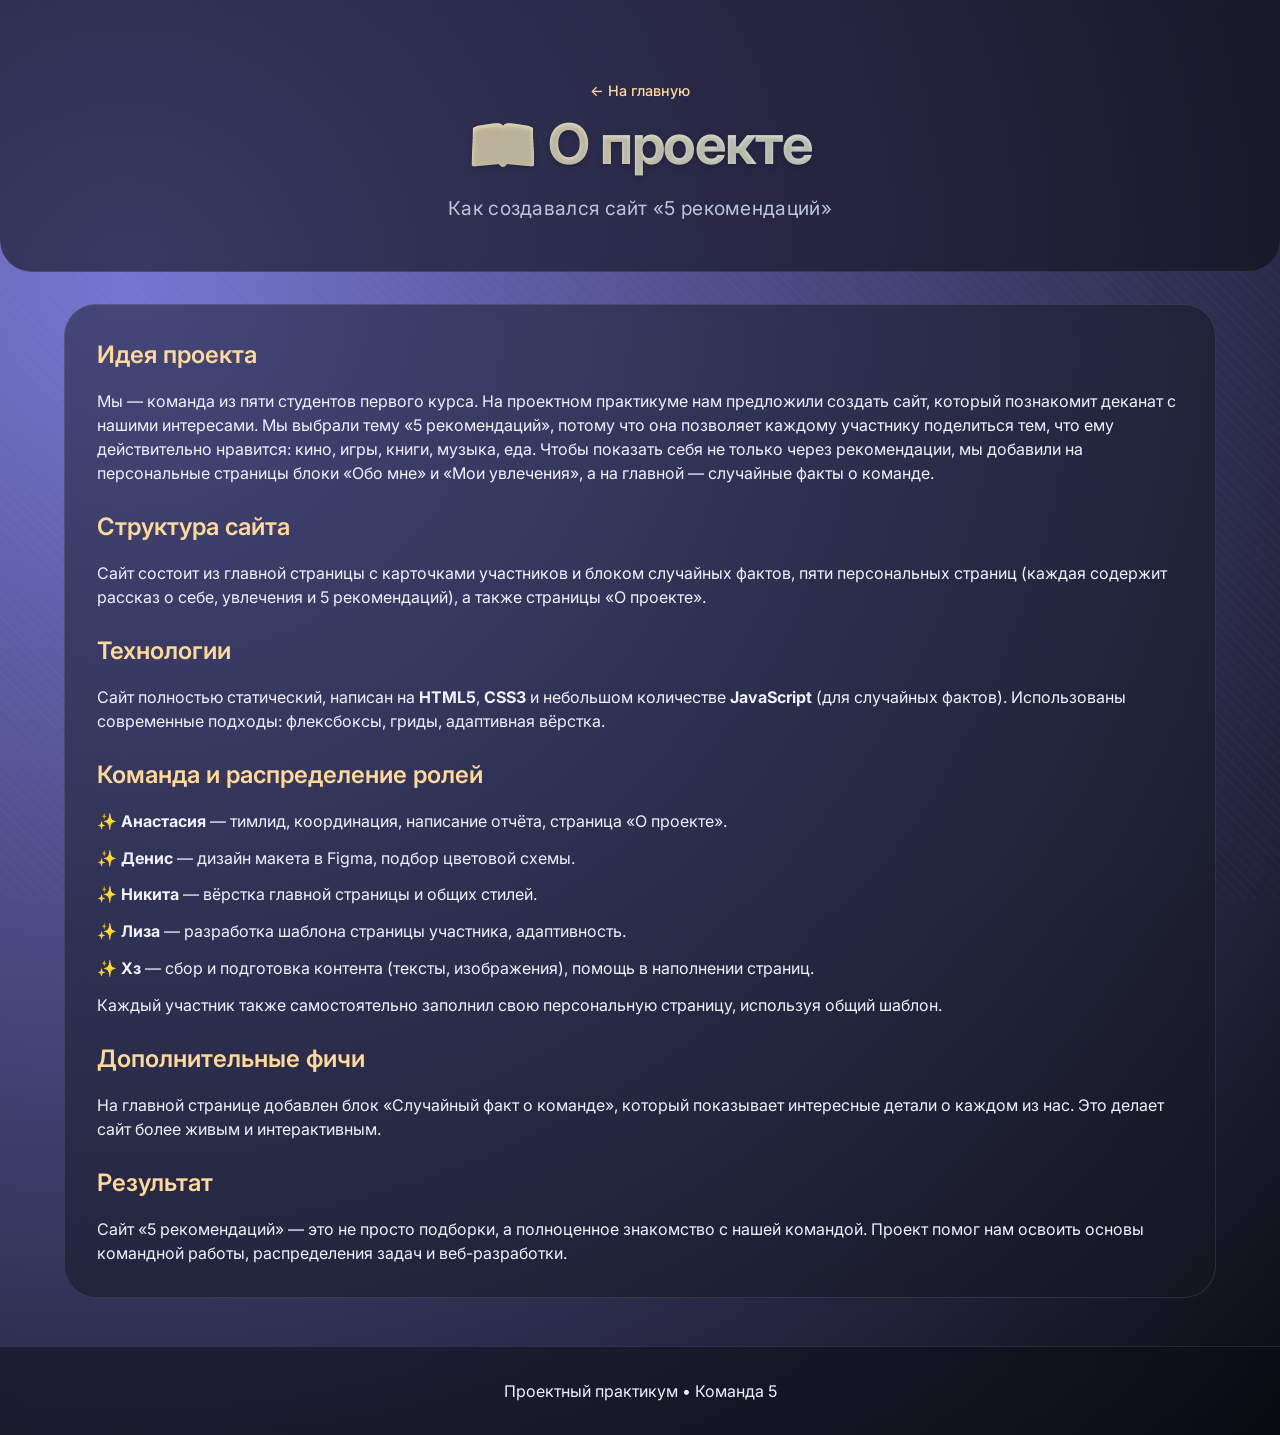
==== about.html @ f811f66a "Add files via upload" ====
<!DOCTYPE html>
<html lang="ru">
<head>
    <link href="https://fonts.googleapis.com/css2?family=Inter:opsz,wght@14..32,300..700&display=swap" rel="stylesheet">
    <meta charset="UTF-8">
    <meta name="viewport" content="width=device-width, initial-scale=1.0">
    <title>О проекте — 5 рекомендаций</title>
    <link rel="stylesheet" href="style.css">
</head>
<body>
    <header>
        <div class="container">
            <a href="index.html" class="back-link">← На главную</a>
            <h1>📖 О проекте</h1>
            <p>Как создавался сайт «5 рекомендаций»</p>
        </div>
    </header>

    <main class="container">
        <div class="about-section">
            <h2>Идея проекта</h2>
            <p>Мы — команда из пяти студентов первого курса. На проектном практикуме нам предложили создать сайт, который познакомит деканат с нашими интересами. Мы выбрали тему «5 рекомендаций», потому что она позволяет каждому участнику поделиться тем, что ему действительно нравится: кино, игры, книги, музыка, еда. Чтобы показать себя не только через рекомендации, мы добавили на персональные страницы блоки «Обо мне» и «Мои увлечения», а на главной — случайные факты о команде.</p>

            <h2>Структура сайта</h2>
            <p>Сайт состоит из главной страницы с карточками участников и блоком случайных фактов, пяти персональных страниц (каждая содержит рассказ о себе, увлечения и 5 рекомендаций), а также страницы «О проекте».</p>

            <h2>Технологии</h2>
            <p>Сайт полностью статический, написан на <strong>HTML5</strong>, <strong>CSS3</strong> и небольшом количестве <strong>JavaScript</strong> (для случайных фактов). Использованы современные подходы: флексбоксы, гриды, адаптивная вёрстка.</p>

            <h2>Команда и распределение ролей</h2>
            <ul class="role-list">
                <li><strong>Анастасия</strong> — тимлид, координация, написание отчёта, страница «О проекте».</li>
                <li><strong>Денис</strong> — дизайн макета в Figma, подбор цветовой схемы.</li>
                <li><strong>Никита</strong> — вёрстка главной страницы и общих стилей.</li>
                <li><strong>Лиза</strong> — разработка шаблона страницы участника, адаптивность.</li>
                <li><strong>Хз</strong> — сбор и подготовка контента (тексты, изображения), помощь в наполнении страниц.</li>
            </ul>
            <p>Каждый участник также самостоятельно заполнил свою персональную страницу, используя общий шаблон.</p>

            <h2>Дополнительные фичи</h2>
            <p>На главной странице добавлен блок «Случайный факт о команде», который показывает интересные детали о каждом из нас. Это делает сайт более живым и интерактивным.</p>

            <h2>Результат</h2>
            <p>Сайт «5 рекомендаций» — это не просто подборки, а полноценное знакомство с нашей командой. Проект помог нам освоить основы командной работы, распределения задач и веб-разработки.</p>
        </div>
    </main>

    <footer>
        <div class="container">
            <p>Проектный практикум • Команда 5</p>
        </div>
    </footer>
</body>
</html>
---- style.css ----
/* ---------- Импорт шрифтов ---------- */
@import url('https://fonts.googleapis.com/css2?family=Inter:opsz,wght@14..32,300;14..32,400;14..32,500;14..32,600;14..32,700&display=swap');
@import url('https://fonts.googleapis.com/css2?family=Space+Mono:wght@400;700&display=swap');

/* ---------- Сброс и база ---------- */
* {
    margin: 0;
    padding: 0;
    box-sizing: border-box;
}

body {
    font-family: 'Inter', sans-serif;
    background: radial-gradient(circle at 10% 20%, rgb(118, 118, 210) 0%, rgba(10, 10, 15, 1) 100%);
    color: #eef2ff;
    line-height: 1.5;
    min-height: 100vh;
    position: relative;
    overflow-x: hidden;
}

/* Анимированный градиентный фон (доп. слой) */
body::before {
    content: '';
    position: fixed;
    top: 0;
    left: 0;
    width: 100%;
    height: 100%;
    background: repeating-linear-gradient(45deg, rgba(255,255,255,0.02) 0px, rgba(255,255,255,0.02) 2px, transparent 2px, transparent 8px);
    pointer-events: none;
    z-index: 0;
}

/* Контейнер с относительным z-index */
.container {
    max-width: 1200px;
    margin: 0 auto;
    padding: 0 1.5rem;
    position: relative;
    z-index: 2;
}

/* ---------- Шапка ---------- */
header {
    text-align: center;
    padding: 4rem 0 3rem;
    backdrop-filter: blur(12px);
    background: rgba(15, 15, 25, 0.6);
    border-bottom: 1px solid rgba(255,255,255,0.1);
    border-radius: 0 0 2rem 2rem;
    margin-bottom: 2rem;
}

header h1 {
    font-size: 3.5rem;
    font-weight: 700;
    background: linear-gradient(135deg, #ffd89b, #c7e9fb);
    -webkit-background-clip: text;
    background-clip: text;
    color: transparent;
    letter-spacing: -0.02em;
    text-shadow: 0 2px 5px rgba(0,0,0,0.2);
    margin-bottom: 0.5rem;
}

header p {
    font-size: 1.2rem;
    color: #b9c7d9;
    font-weight: 400;
    letter-spacing: 0.3px;
}

/* ---------- Карточки на главной (стеклянные) ---------- */
.cards-grid {
    display: flex;
    flex-wrap: wrap;
    justify-content: center;
    gap: 2rem;
    margin: 4rem 0;
}

.card {
    background: rgba(25, 30, 40, 0.6);
    backdrop-filter: blur(12px);
    border-radius: 2rem;
    padding: 1.8rem 1.5rem;
    text-align: center;
    width: 240px;
    border: 1px solid rgba(255,255,255,0.15);
    transition: all 0.3s cubic-bezier(0.2, 0.9, 0.4, 1.1);
    box-shadow: 0 15px 35px rgba(0,0,0,0.3);
    position: relative;
    overflow: hidden;
}

.card::before {
    content: '';
    position: absolute;
    top: 0;
    left: 0;
    width: 100%;
    height: 100%;
    background: linear-gradient(120deg, rgba(255,255,255,0.1) 0%, rgba(255,255,255,0) 70%);
    opacity: 0;
    transition: opacity 0.4s;
    pointer-events: none;
}

.card:hover {
    transform: translateY(-12px);
    border-color: rgba(255,215,150,0.6);
    box-shadow: 0 25px 45px rgba(0,0,0,0.4);
}

.card:hover::before {
    opacity: 1;
}

.avatar {
    width: 120px;
    height: 120px;
    border-radius: 50%;
    object-fit: cover;
    margin-bottom: 1rem;
    border: 2px solid rgba(255,215,150,0.6);
    box-shadow: 0 8px 20px rgba(0,0,0,0.2);
    transition: transform 0.3s;
}

.card:hover .avatar {
    transform: scale(1.03);
}

.card h3 {
    font-size: 1.5rem;
    font-weight: 600;
    margin: 0.5rem 0 0.25rem;
    background: linear-gradient(135deg, #fff, #ddd);
    -webkit-background-clip: text;
    background-clip: text;
    color: transparent;
}

.category {
    font-size: 0.8rem;
    font-weight: 500;
    color: #ffd89b;
    background: rgba(0,0,0,0.4);
    display: inline-block;
    padding: 0.2rem 0.8rem;
    border-radius: 2rem;
    margin-bottom: 0.5rem;
    letter-spacing: 0.5px;
}

.short-bio {
    font-size: 0.85rem;
    color: #b0c0d0;
    margin: 0.5rem 0 1.2rem;
}

.btn {
    display: inline-block;
    background: rgba(255,216,155,0.2);
    backdrop-filter: blur(4px);
    color: #ffd89b;
    text-decoration: none;
    padding: 0.5rem 1.2rem;
    border-radius: 2rem;
    font-size: 0.9rem;
    font-weight: 500;
    border: 1px solid rgba(255,216,155,0.5);
    transition: all 0.2s;
}

.btn:hover {
    background: #ffd89b;
    color: #1e1e2a;
    border-color: #ffd89b;
    transform: scale(0.96);
}

/* ---------- Футер ---------- */
footer {
    text-align: center;
    padding: 2rem 0;
    margin-top: 3rem;
    border-top: 1px solid rgba(255,255,255,0.1);
    backdrop-filter: blur(8px);
    background: rgba(10,12,18,0.5);
}

footer a {
    color: #ffd89b;
    text-decoration: none;
    font-weight: 500;
    transition: 0.2s;
}

footer a:hover {
    text-decoration: underline;
    text-shadow: 0 0 3px #ffd89b;
}

/* ---------- Страницы участников ---------- */
.back-link {
    display: inline-block;
    margin: 1rem 0 0;
    color: #ffd89b;
    text-decoration: none;
    font-weight: 500;
    font-size: 0.9rem;
    transition: 0.2s;
}

.back-link:hover {
    text-decoration: underline;
    letter-spacing: 0.3px;
}

.participant-header {
    text-align: center;
    padding: 2.5rem 0;
    backdrop-filter: blur(10px);
    background: rgba(20, 25, 35, 0.5);
    border-radius: 2rem;
    margin: 1rem 0;
    border: 1px solid rgba(255,255,255,0.1);
}

.participant-header .avatar {
    width: 130px;
    height: 130px;
    margin-bottom: 1rem;
}

.participant-header h1 {
    font-size: 2.4rem;
    font-weight: 700;
    background: linear-gradient(135deg, #fff, #ffd89b);
    -webkit-background-clip: text;
    background-clip: text;
    color: transparent;
}

.category-badge {
    background: rgba(0,0,0,0.5);
    backdrop-filter: blur(4px);
    display: inline-block;
    padding: 0.3rem 1.2rem;
    border-radius: 3rem;
    font-size: 0.9rem;
    color: #ffd89b;
    font-weight: 500;
    border: 1px solid rgba(255,216,155,0.4);
}

/* Блоки контента (стеклянные) */
.about-me, .interests, .recommendations-section {
    margin: 2rem 0;
    background: rgba(20, 25, 35, 0.5);
    backdrop-filter: blur(12px);
    border-radius: 2rem;
    padding: 1.8rem;
    border: 1px solid rgba(255,255,255,0.1);
    transition: all 0.2s;
}

.about-me:hover, .interests:hover, .recommendations-section:hover {
    border-color: rgba(255,216,155,0.3);
    box-shadow: 0 8px 25px rgba(0,0,0,0.2);
}

.about-me h2, .interests h2, .recommendations-section h2 {
    font-size: 1.6rem;
    font-weight: 600;
    margin-bottom: 1.2rem;
    border-left: 4px solid #ffd89b;
    padding-left: 1rem;
    color: #fff;
}

.interests ul {
    list-style: none;
    padding-left: 0;
}

.interests li {
    margin: 0.8rem 0;
    padding-left: 1.8rem;
    position: relative;
}

.interests li::before {
    content: "✦";
    color: #ffd89b;
    font-size: 1.2rem;
    position: absolute;
    left: 0;
    top: -2px;
}

.rec-list {
    display: flex;
    flex-direction: column;
    gap: 1.8rem;
}

.rec-item {
    display: flex;
    gap: 1.5rem;
    padding: 1rem;
    border-radius: 1.5rem;
    transition: all 0.2s;
    background: rgba(0,0,0,0.2);
}

.rec-item:hover {
    background: rgba(255,216,155,0.05);
    transform: translateX(5px);
}

.rec-item img {
    width: 130px;
    height: 130px;
    object-fit: cover;
    border-radius: 1.2rem;
    box-shadow: 0 8px 18px rgba(0,0,0,0.3);
    transition: 0.2s;
}

.rec-item:hover img {
    transform: scale(1.02);
}

.rec-item h3 {
    font-size: 1.25rem;
    font-weight: 600;
    margin-bottom: 0.5rem;
    color: #ffd89b;
}

.rec-item p {
    color: #cddae9;
    line-height: 1.4;
}

.quote {
    font-style: italic;
    font-size: 1.1rem;
    text-align: center;
    color: #cddae9;
    margin: 2rem 0;
    padding: 1.5rem;
    background: rgba(0,0,0,0.3);
    border-radius: 2rem;
    border-left: 3px solid #ffd89b;
    border-right: 3px solid #ffd89b;
}

/* ---------- Блок случайного факта ---------- */
.random-fact {
    text-align: center;
    background: rgba(20, 25, 35, 0.6);
    backdrop-filter: blur(12px);
    border-radius: 2rem;
    padding: 1.8rem;
    margin: 2rem auto;
    max-width: 650px;
    border: 1px solid rgba(255,255,255,0.15);
}

.random-fact h3 {
    font-size: 1.4rem;
    font-weight: 600;
    margin-bottom: 0.8rem;
    color: #ffd89b;
}

.btn-small {
    background: rgba(255,216,155,0.2);
    border: 1px solid rgba(255,216,155,0.5);
    color: #ffd89b;
    padding: 0.4rem 1.2rem;
    border-radius: 2rem;
    cursor: pointer;
    margin-top: 0.8rem;
    font-size: 0.85rem;
    font-weight: 500;
    transition: all 0.2s;
}

.btn-small:hover {
    background: #ffd89b;
    color: #1e1e2a;
    border-color: #ffd89b;
}

/* ---------- Страница "О проекте" ---------- */
.about-section {
    background: rgba(20, 25, 35, 0.5);
    backdrop-filter: blur(12px);
    border-radius: 2rem;
    padding: 2rem;
    margin: 2rem 0;
    border: 1px solid rgba(255,255,255,0.1);
}

.about-section h2 {
    margin: 1.5rem 0 1rem;
    font-size: 1.5rem;
    font-weight: 600;
    color: #ffd89b;
}

.about-section h2:first-child {
    margin-top: 0;
}

.role-list {
    list-style: none;
    margin-top: 1rem;
}

.role-list li {
    margin: 0.8rem 0;
    padding-left: 1.5rem;
    position: relative;
}

.role-list li::before {
    content: "✨";
    color: #ffd89b;
    position: absolute;
    left: 0;
}

/* ---------- Кастомный скроллбар ---------- */
::-webkit-scrollbar {
    width: 8px;
}
::-webkit-scrollbar-track {
    background: #111217;
}
::-webkit-scrollbar-thumb {
    background: #ffd89b;
    border-radius: 4px;
}
::-webkit-scrollbar-thumb:hover {
    background: #e6c482;
}

/* ---------- Адаптивность ---------- */
@media (max-width: 700px) {
    .rec-item {
        flex-direction: column;
        align-items: center;
        text-align: center;
    }
    .rec-item img {
        width: 100%;
        max-width: 200px;
        height: auto;
    }
    .cards-grid {
        gap: 1.2rem;
    }
    .card {
        width: calc(50% - 1rem);
        min-width: 170px;
        padding: 1.2rem;
    }
    .avatar {
        width: 100px;
        height: 100px;
    }
    header h1 {
        font-size: 2.2rem;
    }
    .participant-header h1 {
        font-size: 1.8rem;
    }
}

@media (max-width: 480px) {
    .card {
        width: 100%;
        max-width: 280px;
    }
}
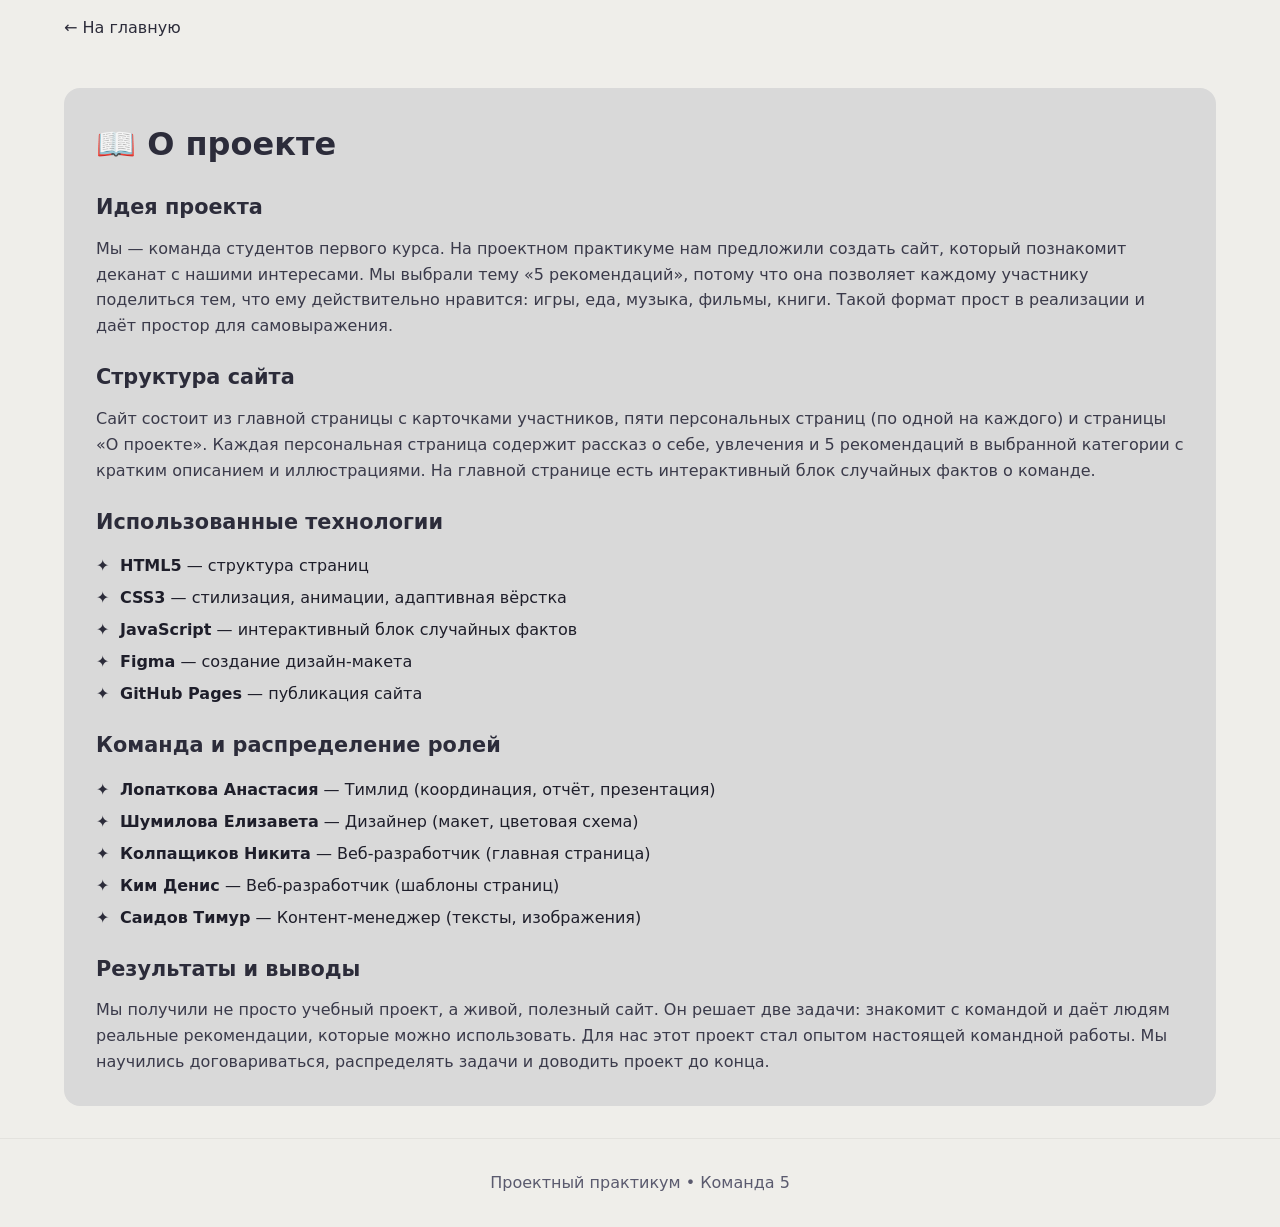
==== commit 6bc128bf: "Update about.html" ====
--- a/about.html
+++ b/about.html
@@ -1,47 +1,46 @@
 <!DOCTYPE html>
 <html lang="ru">
 <head>
-    <link href="https://fonts.googleapis.com/css2?family=Inter:opsz,wght@14..32,300..700&display=swap" rel="stylesheet">
     <meta charset="UTF-8">
     <meta name="viewport" content="width=device-width, initial-scale=1.0">
     <title>О проекте — 5 рекомендаций</title>
     <link rel="stylesheet" href="style.css">
 </head>
 <body>
-    <header>
-        <div class="container">
-            <a href="index.html" class="back-link">← На главную</a>
-            <h1>📖 О проекте</h1>
-            <p>Как создавался сайт «5 рекомендаций»</p>
-        </div>
-    </header>
+    <div class="container">
+        <a href="index.html" class="back-link">← На главную</a>
+    </div>
 
     <main class="container">
         <div class="about-section">
+            <h1>📖 О проекте</h1>
+            
             <h2>Идея проекта</h2>
-            <p>Мы — команда из пяти студентов первого курса. На проектном практикуме нам предложили создать сайт, который познакомит деканат с нашими интересами. Мы выбрали тему «5 рекомендаций», потому что она позволяет каждому участнику поделиться тем, что ему действительно нравится: кино, игры, книги, музыка, еда. Чтобы показать себя не только через рекомендации, мы добавили на персональные страницы блоки «Обо мне» и «Мои увлечения», а на главной — случайные факты о команде.</p>
+            <p>Мы — команда студентов первого курса. На проектном практикуме нам предложили создать сайт, который познакомит деканат с нашими интересами. Мы выбрали тему «5 рекомендаций», потому что она позволяет каждому участнику поделиться тем, что ему действительно нравится: игры, еда, музыка, фильмы, книги. Такой формат прост в реализации и даёт простор для самовыражения.</p>
 
             <h2>Структура сайта</h2>
-            <p>Сайт состоит из главной страницы с карточками участников и блоком случайных фактов, пяти персональных страниц (каждая содержит рассказ о себе, увлечения и 5 рекомендаций), а также страницы «О проекте».</p>
+            <p>Сайт состоит из главной страницы с карточками участников, пяти персональных страниц (по одной на каждого) и страницы «О проекте». Каждая персональная страница содержит рассказ о себе, увлечения и 5 рекомендаций в выбранной категории с кратким описанием и иллюстрациями. На главной странице есть интерактивный блок случайных фактов о команде.</p>
 
-            <h2>Технологии</h2>
-            <p>Сайт полностью статический, написан на <strong>HTML5</strong>, <strong>CSS3</strong> и небольшом количестве <strong>JavaScript</strong> (для случайных фактов). Использованы современные подходы: флексбоксы, гриды, адаптивная вёрстка.</p>
+            <h2>Использованные технологии</h2>
+            <ul class="tech-list">
+                <li><strong>HTML5</strong> — структура страниц</li>
+                <li><strong>CSS3</strong> — стилизация, анимации, адаптивная вёрстка</li>
+                <li><strong>JavaScript</strong> — интерактивный блок случайных фактов</li>
+                <li><strong>Figma</strong> — создание дизайн-макета</li>
+                <li><strong>GitHub Pages</strong> — публикация сайта</li>
+            </ul>
 
             <h2>Команда и распределение ролей</h2>
             <ul class="role-list">
-                <li><strong>Анастасия</strong> — тимлид, координация, написание отчёта, страница «О проекте».</li>
-                <li><strong>Денис</strong> — дизайн макета в Figma, подбор цветовой схемы.</li>
-                <li><strong>Никита</strong> — вёрстка главной страницы и общих стилей.</li>
-                <li><strong>Лиза</strong> — разработка шаблона страницы участника, адаптивность.</li>
-                <li><strong>Хз</strong> — сбор и подготовка контента (тексты, изображения), помощь в наполнении страниц.</li>
+                <li><strong>Лопаткова Анастасия</strong> — Тимлид (координация, отчёт, презентация)</li>
+                <li><strong>Шумилова Елизавета</strong> — Дизайнер (макет, цветовая схема)</li>
+                <li><strong>Колпащиков Никита</strong> — Веб-разработчик (главная страница)</li>
+                <li><strong>Ким Денис</strong> — Веб-разработчик (шаблоны страниц)</li>
+                <li><strong>Саидов Тимур</strong> — Контент-менеджер (тексты, изображения)</li>
             </ul>
-            <p>Каждый участник также самостоятельно заполнил свою персональную страницу, используя общий шаблон.</p>
 
-            <h2>Дополнительные фичи</h2>
-            <p>На главной странице добавлен блок «Случайный факт о команде», который показывает интересные детали о каждом из нас. Это делает сайт более живым и интерактивным.</p>
-
-            <h2>Результат</h2>
-            <p>Сайт «5 рекомендаций» — это не просто подборки, а полноценное знакомство с нашей командой. Проект помог нам освоить основы командной работы, распределения задач и веб-разработки.</p>
+            <h2>Результаты и выводы</h2>
+            <p>Мы получили не просто учебный проект, а живой, полезный сайт. Он решает две задачи: знакомит с командой и даёт людям реальные рекомендации, которые можно использовать. Для нас этот проект стал опытом настоящей командной работы. Мы научились договариваться, распределять задачи и доводить проект до конца.</p>
         </div>
     </main>
 
@@ -51,4 +50,4 @@
         </div>
     </footer>
 </body>
-</html>+</html>
--- a/style.css
+++ b/style.css
@@ -1,8 +1,3 @@
-/* ---------- Импорт шрифтов ---------- */
-@import url('https://fonts.googleapis.com/css2?family=Inter:opsz,wght@14..32,300;14..32,400;14..32,500;14..32,600;14..32,700&display=swap');
-@import url('https://fonts.googleapis.com/css2?family=Space+Mono:wght@400;700&display=swap');
-
-/* ---------- Сброс и база ---------- */
 * {
     margin: 0;
     padding: 0;
@@ -10,482 +5,365 @@
 }
 
 body {
-    font-family: 'Inter', sans-serif;
-    background: radial-gradient(circle at 10% 20%, rgb(118, 118, 210) 0%, rgba(10, 10, 15, 1) 100%);
-    color: #eef2ff;
+    font-family: system-ui, -apple-system, 'Segoe UI', Roboto, sans-serif;
+    background: #EFEEEA;
+    color: #1e1e2a;
     line-height: 1.5;
     min-height: 100vh;
-    position: relative;
-    overflow-x: hidden;
-}
-
-/* Анимированный градиентный фон (доп. слой) */
-body::before {
-    content: '';
-    position: fixed;
-    top: 0;
-    left: 0;
-    width: 100%;
-    height: 100%;
-    background: repeating-linear-gradient(45deg, rgba(255,255,255,0.02) 0px, rgba(255,255,255,0.02) 2px, transparent 2px, transparent 8px);
-    pointer-events: none;
-    z-index: 0;
-}
-
-/* Контейнер с относительным z-index */
+}
+
 .container {
     max-width: 1200px;
     margin: 0 auto;
     padding: 0 1.5rem;
-    position: relative;
-    z-index: 2;
-}
-
-/* ---------- Шапка ---------- */
+}
+
+/* Шапка */
 header {
     text-align: center;
-    padding: 4rem 0 3rem;
-    backdrop-filter: blur(12px);
-    background: rgba(15, 15, 25, 0.6);
-    border-bottom: 1px solid rgba(255,255,255,0.1);
-    border-radius: 0 0 2rem 2rem;
-    margin-bottom: 2rem;
+    padding: 3rem 0;
+    border-bottom: 1px solid rgba(0,0,0,0.05);
 }
 
 header h1 {
-    font-size: 3.5rem;
-    font-weight: 700;
-    background: linear-gradient(135deg, #ffd89b, #c7e9fb);
+    font-size: 2.5rem;
+    background: linear-gradient(135deg, #5a5a6e, #2c2c3a);
     -webkit-background-clip: text;
     background-clip: text;
     color: transparent;
-    letter-spacing: -0.02em;
-    text-shadow: 0 2px 5px rgba(0,0,0,0.2);
-    margin-bottom: 0.5rem;
 }
 
 header p {
-    font-size: 1.2rem;
-    color: #b9c7d9;
-    font-weight: 400;
-    letter-spacing: 0.3px;
-}
-
-/* ---------- Карточки на главной (стеклянные) ---------- */
+    color: #5a5a6e;
+    margin-top: 0.5rem;
+}
+
+/* Карточки участников */
 .cards-grid {
     display: flex;
     flex-wrap: wrap;
     justify-content: center;
     gap: 2rem;
-    margin: 4rem 0;
+    margin: 3rem 0;
 }
 
 .card {
-    background: rgba(25, 30, 40, 0.6);
-    backdrop-filter: blur(12px);
-    border-radius: 2rem;
-    padding: 1.8rem 1.5rem;
+    background: #D9D9D9;
+    border-radius: 1rem;
+    padding: 1.5rem;
     text-align: center;
-    width: 240px;
-    border: 1px solid rgba(255,255,255,0.15);
-    transition: all 0.3s cubic-bezier(0.2, 0.9, 0.4, 1.1);
-    box-shadow: 0 15px 35px rgba(0,0,0,0.3);
-    position: relative;
-    overflow: hidden;
-}
-
-.card::before {
-    content: '';
-    position: absolute;
-    top: 0;
-    left: 0;
-    width: 100%;
-    height: 100%;
-    background: linear-gradient(120deg, rgba(255,255,255,0.1) 0%, rgba(255,255,255,0) 70%);
-    opacity: 0;
-    transition: opacity 0.4s;
-    pointer-events: none;
+    width: 220px;
+    flex-shrink: 0;
+    border: none;
+    transition: all 0.3s ease;
 }
 
 .card:hover {
-    transform: translateY(-12px);
-    border-color: rgba(255,215,150,0.6);
-    box-shadow: 0 25px 45px rgba(0,0,0,0.4);
-}
-
-.card:hover::before {
-    opacity: 1;
+    transform: translateY(-5px);
 }
 
 .avatar {
-    width: 120px;
-    height: 120px;
+    width: 100px;
+    height: 100px;
     border-radius: 50%;
     object-fit: cover;
     margin-bottom: 1rem;
-    border: 2px solid rgba(255,215,150,0.6);
-    box-shadow: 0 8px 20px rgba(0,0,0,0.2);
-    transition: transform 0.3s;
-}
-
-.card:hover .avatar {
-    transform: scale(1.03);
+    border: 2px solid #fff;
 }
 
 .card h3 {
-    font-size: 1.5rem;
-    font-weight: 600;
+    font-size: 1.3rem;
     margin: 0.5rem 0 0.25rem;
-    background: linear-gradient(135deg, #fff, #ddd);
-    -webkit-background-clip: text;
-    background-clip: text;
-    color: transparent;
+    color: #2c2c3a;
 }
 
 .category {
     font-size: 0.8rem;
-    font-weight: 500;
-    color: #ffd89b;
-    background: rgba(0,0,0,0.4);
+    background: rgba(0,0,0,0.1);
     display: inline-block;
     padding: 0.2rem 0.8rem;
     border-radius: 2rem;
-    margin-bottom: 0.5rem;
-    letter-spacing: 0.5px;
+    color: #4a4a5a;
 }
 
 .short-bio {
-    font-size: 0.85rem;
-    color: #b0c0d0;
-    margin: 0.5rem 0 1.2rem;
+    font-size: 0.8rem;
+    color: #5a5a6e;
+    margin: 0.5rem 0;
 }
 
 .btn {
     display: inline-block;
-    background: rgba(255,216,155,0.2);
-    backdrop-filter: blur(4px);
-    color: #ffd89b;
     text-decoration: none;
     padding: 0.5rem 1.2rem;
     border-radius: 2rem;
-    font-size: 0.9rem;
     font-weight: 500;
-    border: 1px solid rgba(255,216,155,0.5);
-    transition: all 0.2s;
+    transition: all 0.3s ease;
+    background: #2c2c3a;
+    color: #fff;
 }
 
 .btn:hover {
-    background: #ffd89b;
-    color: #1e1e2a;
-    border-color: #ffd89b;
-    transform: scale(0.96);
-}
-
-/* ---------- Футер ---------- */
+    transform: scale(0.95);
+}
+
+/* Индивидуальные цвета при наведении */
+.card-denis:hover {
+    background: #BDC4B1;
+}
+.card-denis:hover .btn {
+    background: #BDC4B1;
+}
+
+.card-nastya:hover {
+    background: #9F7E7E;
+}
+.card-nastya:hover .btn {
+    background: #9F7E7E;
+}
+
+.card-nikita:hover {
+    background: #849CBD;
+}
+.card-nikita:hover .btn {
+    background: #849CBD;
+}
+
+.card-liza:hover {
+    background: #A1A1A1;
+}
+.card-liza:hover .btn {
+    background: #A1A1A1;
+}
+
+.card-timur:hover {
+    background: #8F93C1;
+}
+.card-timur:hover .btn {
+    background: #8F93C1;
+}
+
+/* На широких экранах — все 5 карточек в одну строку */
+@media (min-width: 1300px) {
+    .cards-grid {
+        flex-wrap: nowrap;
+    }
+}
+
+/* Блок случайного факта */
+.random-fact-section {
+    background: #D9D9D9;
+    border-radius: 1rem;
+    padding: 2rem;
+    text-align: center;
+    margin: 2rem 0;
+}
+
+.generate-fact-btn {
+    background: #2c2c3a;
+    color: #fff;
+    border: none;
+    padding: 0.8rem 2rem;
+    border-radius: 2rem;
+    font-size: 1rem;
+    font-weight: 600;
+    cursor: pointer;
+    transition: 0.2s;
+    margin-bottom: 1.5rem;
+}
+
+.generate-fact-btn:hover {
+    background: #4a4a5a;
+    transform: scale(1.02);
+}
+
+.fact-display {
+    font-size: 1rem;
+    background: #EFEEEA;
+    padding: 1rem;
+    border-radius: 0.75rem;
+    border: 1px solid rgba(0,0,0,0.05);
+    line-height: 1.4;
+    color: #2c2c3a;
+}
+
+/* Навигация */
+.back-link {
+    display: inline-block;
+    margin: 1rem 0;
+    color: #2c2c3a;
+    text-decoration: none;
+    font-weight: 500;
+}
+
+.back-link:hover {
+    text-decoration: underline;
+}
+
+/* Персональная страница */
+.info-card {
+    background: #D9D9D9;
+    border-radius: 1rem;
+    padding: 1.8rem;
+    margin: 2rem 0;
+}
+
+.info-header {
+    display: flex;
+    align-items: center;
+    gap: 1.5rem;
+    margin-bottom: 1.5rem;
+}
+
+.info-avatar {
+    width: 100px;
+    height: 100px;
+    border-radius: 50%;
+    object-fit: cover;
+    border: 2px solid #fff;
+}
+
+.info-title h1 {
+    font-size: 1.8rem;
+    color: #2c2c3a;
+}
+
+.category-badge {
+    background: rgba(0,0,0,0.1);
+    padding: 0.2rem 0.8rem;
+    border-radius: 2rem;
+    font-size: 0.8rem;
+    color: #4a4a5a;
+    display: inline-block;
+}
+
+.info-content p {
+    margin: 0.5rem 0;
+    color: #3a3a4a;
+}
+
+/* Список рекомендаций */
+.facts-list {
+    display: flex;
+    flex-direction: column;
+    gap: 1rem;
+    margin: 2rem 0;
+}
+
+.fact-item {
+    background: #D9D9D9;
+    border-radius: 0.75rem;
+    padding: 1rem;
+    display: flex;
+    gap: 1.2rem;
+    align-items: center;
+    transition: 0.2s;
+}
+
+.fact-item:hover {
+    background: #c9c9c9;
+    transform: translateX(5px);
+}
+
+.fact-item img {
+    width: 80px;
+    height: 80px;
+    border-radius: 0.5rem;
+    object-fit: cover;
+}
+
+.fact-text h3 {
+    font-size: 1rem;
+    margin-bottom: 0.3rem;
+    color: #2c2c3a;
+}
+
+.fact-text p {
+    font-size: 0.85rem;
+    color: #5a5a6e;
+}
+
+/* Страница "О проекте" */
+.about-section {
+    background: #D9D9D9;
+    border-radius: 1rem;
+    padding: 2rem;
+    margin: 2rem 0;
+}
+
+.about-section h1 {
+    font-size: 2rem;
+    margin-bottom: 1.5rem;
+    color: #2c2c3a;
+}
+
+.about-section h2 {
+    font-size: 1.3rem;
+    margin: 1.5rem 0 0.8rem;
+    color: #2c2c3a;
+}
+
+.about-section p {
+    color: #3a3a4a;
+    line-height: 1.6;
+}
+
+.tech-list, .role-list {
+    list-style: none;
+    margin: 1rem 0;
+}
+
+.tech-list li, .role-list li {
+    margin: 0.5rem 0;
+    padding-left: 1.5rem;
+    position: relative;
+}
+
+.tech-list li::before, .role-list li::before {
+    content: "✦";
+    color: #2c2c3a;
+    position: absolute;
+    left: 0;
+}
+
+/* Футер */
 footer {
     text-align: center;
-    padding: 2rem 0;
-    margin-top: 3rem;
-    border-top: 1px solid rgba(255,255,255,0.1);
-    backdrop-filter: blur(8px);
-    background: rgba(10,12,18,0.5);
+    padding: 2rem;
+    margin-top: 2rem;
+    border-top: 1px solid rgba(0,0,0,0.05);
+    color: #5a5a6e;
 }
 
 footer a {
-    color: #ffd89b;
+    color: #2c2c3a;
     text-decoration: none;
-    font-weight: 500;
-    transition: 0.2s;
 }
 
 footer a:hover {
     text-decoration: underline;
-    text-shadow: 0 0 3px #ffd89b;
-}
-
-/* ---------- Страницы участников ---------- */
-.back-link {
-    display: inline-block;
-    margin: 1rem 0 0;
-    color: #ffd89b;
-    text-decoration: none;
-    font-weight: 500;
-    font-size: 0.9rem;
-    transition: 0.2s;
-}
-
-.back-link:hover {
-    text-decoration: underline;
-    letter-spacing: 0.3px;
-}
-
-.participant-header {
-    text-align: center;
-    padding: 2.5rem 0;
-    backdrop-filter: blur(10px);
-    background: rgba(20, 25, 35, 0.5);
-    border-radius: 2rem;
-    margin: 1rem 0;
-    border: 1px solid rgba(255,255,255,0.1);
-}
-
-.participant-header .avatar {
-    width: 130px;
-    height: 130px;
-    margin-bottom: 1rem;
-}
-
-.participant-header h1 {
-    font-size: 2.4rem;
-    font-weight: 700;
-    background: linear-gradient(135deg, #fff, #ffd89b);
-    -webkit-background-clip: text;
-    background-clip: text;
-    color: transparent;
-}
-
-.category-badge {
-    background: rgba(0,0,0,0.5);
-    backdrop-filter: blur(4px);
-    display: inline-block;
-    padding: 0.3rem 1.2rem;
-    border-radius: 3rem;
-    font-size: 0.9rem;
-    color: #ffd89b;
-    font-weight: 500;
-    border: 1px solid rgba(255,216,155,0.4);
-}
-
-/* Блоки контента (стеклянные) */
-.about-me, .interests, .recommendations-section {
-    margin: 2rem 0;
-    background: rgba(20, 25, 35, 0.5);
-    backdrop-filter: blur(12px);
-    border-radius: 2rem;
-    padding: 1.8rem;
-    border: 1px solid rgba(255,255,255,0.1);
-    transition: all 0.2s;
-}
-
-.about-me:hover, .interests:hover, .recommendations-section:hover {
-    border-color: rgba(255,216,155,0.3);
-    box-shadow: 0 8px 25px rgba(0,0,0,0.2);
-}
-
-.about-me h2, .interests h2, .recommendations-section h2 {
-    font-size: 1.6rem;
-    font-weight: 600;
-    margin-bottom: 1.2rem;
-    border-left: 4px solid #ffd89b;
-    padding-left: 1rem;
-    color: #fff;
-}
-
-.interests ul {
-    list-style: none;
-    padding-left: 0;
-}
-
-.interests li {
-    margin: 0.8rem 0;
-    padding-left: 1.8rem;
-    position: relative;
-}
-
-.interests li::before {
-    content: "✦";
-    color: #ffd89b;
-    font-size: 1.2rem;
-    position: absolute;
-    left: 0;
-    top: -2px;
-}
-
-.rec-list {
-    display: flex;
-    flex-direction: column;
-    gap: 1.8rem;
-}
-
-.rec-item {
-    display: flex;
-    gap: 1.5rem;
-    padding: 1rem;
-    border-radius: 1.5rem;
-    transition: all 0.2s;
-    background: rgba(0,0,0,0.2);
-}
-
-.rec-item:hover {
-    background: rgba(255,216,155,0.05);
-    transform: translateX(5px);
-}
-
-.rec-item img {
-    width: 130px;
-    height: 130px;
-    object-fit: cover;
-    border-radius: 1.2rem;
-    box-shadow: 0 8px 18px rgba(0,0,0,0.3);
-    transition: 0.2s;
-}
-
-.rec-item:hover img {
-    transform: scale(1.02);
-}
-
-.rec-item h3 {
-    font-size: 1.25rem;
-    font-weight: 600;
-    margin-bottom: 0.5rem;
-    color: #ffd89b;
-}
-
-.rec-item p {
-    color: #cddae9;
-    line-height: 1.4;
-}
-
-.quote {
-    font-style: italic;
-    font-size: 1.1rem;
-    text-align: center;
-    color: #cddae9;
-    margin: 2rem 0;
-    padding: 1.5rem;
-    background: rgba(0,0,0,0.3);
-    border-radius: 2rem;
-    border-left: 3px solid #ffd89b;
-    border-right: 3px solid #ffd89b;
-}
-
-/* ---------- Блок случайного факта ---------- */
-.random-fact {
-    text-align: center;
-    background: rgba(20, 25, 35, 0.6);
-    backdrop-filter: blur(12px);
-    border-radius: 2rem;
-    padding: 1.8rem;
-    margin: 2rem auto;
-    max-width: 650px;
-    border: 1px solid rgba(255,255,255,0.15);
-}
-
-.random-fact h3 {
-    font-size: 1.4rem;
-    font-weight: 600;
-    margin-bottom: 0.8rem;
-    color: #ffd89b;
-}
-
-.btn-small {
-    background: rgba(255,216,155,0.2);
-    border: 1px solid rgba(255,216,155,0.5);
-    color: #ffd89b;
-    padding: 0.4rem 1.2rem;
-    border-radius: 2rem;
-    cursor: pointer;
-    margin-top: 0.8rem;
-    font-size: 0.85rem;
-    font-weight: 500;
-    transition: all 0.2s;
-}
-
-.btn-small:hover {
-    background: #ffd89b;
-    color: #1e1e2a;
-    border-color: #ffd89b;
-}
-
-/* ---------- Страница "О проекте" ---------- */
-.about-section {
-    background: rgba(20, 25, 35, 0.5);
-    backdrop-filter: blur(12px);
-    border-radius: 2rem;
-    padding: 2rem;
-    margin: 2rem 0;
-    border: 1px solid rgba(255,255,255,0.1);
-}
-
-.about-section h2 {
-    margin: 1.5rem 0 1rem;
-    font-size: 1.5rem;
-    font-weight: 600;
-    color: #ffd89b;
-}
-
-.about-section h2:first-child {
-    margin-top: 0;
-}
-
-.role-list {
-    list-style: none;
-    margin-top: 1rem;
-}
-
-.role-list li {
-    margin: 0.8rem 0;
-    padding-left: 1.5rem;
-    position: relative;
-}
-
-.role-list li::before {
-    content: "✨";
-    color: #ffd89b;
-    position: absolute;
-    left: 0;
-}
-
-/* ---------- Кастомный скроллбар ---------- */
-::-webkit-scrollbar {
-    width: 8px;
-}
-::-webkit-scrollbar-track {
-    background: #111217;
-}
-::-webkit-scrollbar-thumb {
-    background: #ffd89b;
-    border-radius: 4px;
-}
-::-webkit-scrollbar-thumb:hover {
-    background: #e6c482;
-}
-
-/* ---------- Адаптивность ---------- */
+}
+
+/* Адаптивность */
 @media (max-width: 700px) {
-    .rec-item {
+    .fact-item {
         flex-direction: column;
-        align-items: center;
         text-align: center;
     }
-    .rec-item img {
-        width: 100%;
-        max-width: 200px;
-        height: auto;
+    .info-header {
+        flex-direction: column;
+        text-align: center;
     }
     .cards-grid {
-        gap: 1.2rem;
+        gap: 1rem;
     }
     .card {
         width: calc(50% - 1rem);
-        min-width: 170px;
-        padding: 1.2rem;
-    }
-    .avatar {
-        width: 100px;
-        height: 100px;
-    }
-    header h1 {
-        font-size: 2.2rem;
-    }
-    .participant-header h1 {
-        font-size: 1.8rem;
     }
 }
 
 @media (max-width: 480px) {
     .card {
         width: 100%;
-        max-width: 280px;
-    }
-}+    }
+}
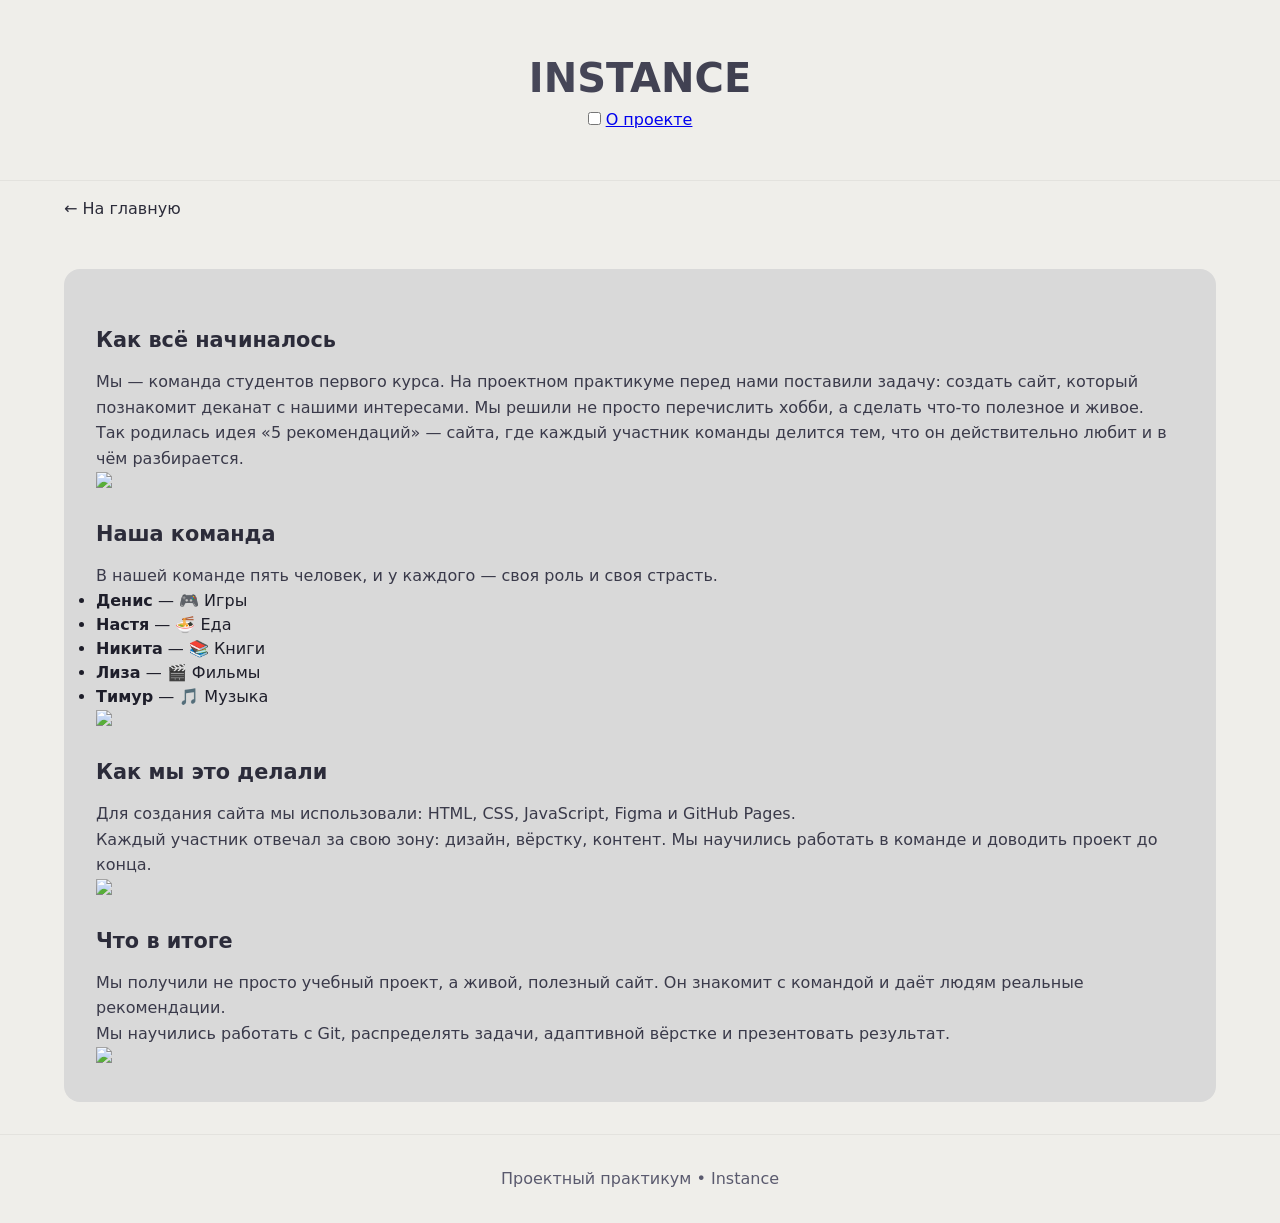
==== commit b1852a08: "Update about.html" ====
--- a/about.html
+++ b/about.html
@@ -6,48 +6,94 @@
     <title>О проекте — 5 рекомендаций</title>
     <link rel="stylesheet" href="style.css">
 </head>
+<script src="script.js"></script>
 <body>
-    <div class="container">
-        <a href="index.html" class="back-link">← На главную</a>
-    </div>
+    <div class="circle-1"></div>
+    <div class="circle-2"></div>
+    <div class="circle-3"></div>
+    <div class="circle-4"></div>
+    <div class="circle-5"></div>
+
+    <header class="page-header">
+        <div class="container">
+            <div class="header-content">
+                <div class="header-left"></div>
+                <div class="header-center">
+                    <h1>INSTANCE</h1>
+                </div>
+                <div class="header-right">
+                    <label class="theme-switch">
+                        <input type="checkbox" id="themeToggle">
+                        <span class="slider"></span>
+                    </label>
+                    <a href="about.html" class="about-link">О проекте</a>
+                </div>
+            </div>
+        </div>
+    </header>
 
     <main class="container">
+        <a href="index.html" class="back-link">← На главную</a>
+        
         <div class="about-section">
-            <h1>📖 О проекте</h1>
-            
-            <h2>Идея проекта</h2>
-            <p>Мы — команда студентов первого курса. На проектном практикуме нам предложили создать сайт, который познакомит деканат с нашими интересами. Мы выбрали тему «5 рекомендаций», потому что она позволяет каждому участнику поделиться тем, что ему действительно нравится: игры, еда, музыка, фильмы, книги. Такой формат прост в реализации и даёт простор для самовыражения.</p>
+            <div class="about-block">
+                <div class="about-text">
+                    <h2>Как всё начиналось</h2>
+                    <p>Мы — команда студентов первого курса. На проектном практикуме перед нами поставили задачу: создать сайт, который познакомит деканат с нашими интересами. Мы решили не просто перечислить хобби, а сделать что-то полезное и живое.</p>
+                    <p>Так родилась идея «5 рекомендаций» — сайта, где каждый участник команды делится тем, что он действительно любит и в чём разбирается.</p>
+                </div>
+                <div class="about-photo">
+                    <img src="https://placehold.co/600x400/4A6FA5/white?text=Как+всё+начиналось">
+                </div>
+            </div>
 
-            <h2>Структура сайта</h2>
-            <p>Сайт состоит из главной страницы с карточками участников, пяти персональных страниц (по одной на каждого) и страницы «О проекте». Каждая персональная страница содержит рассказ о себе, увлечения и 5 рекомендаций в выбранной категории с кратким описанием и иллюстрациями. На главной странице есть интерактивный блок случайных фактов о команде.</p>
+            <div class="about-block reverse">
+                <div class="about-text">
+                    <h2>Наша команда</h2>
+                    <p>В нашей команде пять человек, и у каждого — своя роль и своя страсть.</p>
+                    <ul>
+                        <li><strong>Денис</strong> — 🎮 Игры</li>
+                        <li><strong>Настя</strong> — 🍜 Еда</li>
+                        <li><strong>Никита</strong> — 📚 Книги</li>
+                        <li><strong>Лиза</strong> — 🎬 Фильмы</li>
+                        <li><strong>Тимур</strong> — 🎵 Музыка</li>
+                    </ul>
+                </div>
+                <div class="about-photo">
+                    <img src= "https://placehold.co/600x400/6C5B7B/white?text=Наша+команда">
+                </div>
+            </div>
 
-            <h2>Использованные технологии</h2>
-            <ul class="tech-list">
-                <li><strong>HTML5</strong> — структура страниц</li>
-                <li><strong>CSS3</strong> — стилизация, анимации, адаптивная вёрстка</li>
-                <li><strong>JavaScript</strong> — интерактивный блок случайных фактов</li>
-                <li><strong>Figma</strong> — создание дизайн-макета</li>
-                <li><strong>GitHub Pages</strong> — публикация сайта</li>
-            </ul>
+            <div class="about-block">
+                <div class="about-text">
+                    <h2>Как мы это делали</h2>
+                    <p>Для создания сайта мы использовали: HTML, CSS, JavaScript, Figma и GitHub Pages.</p>
+                    <p>Каждый участник отвечал за свою зону: дизайн, вёрстку, контент. Мы научились работать в команде и доводить проект до конца.</p>
+                </div>
+                <div class="about-photo">
+                    <img src="https://placehold.co/600x400/5A8EF7/white?text=Технологии">
+                </div>
+            </div>
 
-            <h2>Команда и распределение ролей</h2>
-            <ul class="role-list">
-                <li><strong>Лопаткова Анастасия</strong> — Тимлид (координация, отчёт, презентация)</li>
-                <li><strong>Шумилова Елизавета</strong> — Дизайнер (макет, цветовая схема)</li>
-                <li><strong>Колпащиков Никита</strong> — Веб-разработчик (главная страница)</li>
-                <li><strong>Ким Денис</strong> — Веб-разработчик (шаблоны страниц)</li>
-                <li><strong>Саидов Тимур</strong> — Контент-менеджер (тексты, изображения)</li>
-            </ul>
+            <div class="about-block reverse">
+                <div class="about-text">
+                    <h2>Что в итоге</h2>
+                    <p>Мы получили не просто учебный проект, а живой, полезный сайт. Он знакомит с командой и даёт людям реальные рекомендации.</p>
+                    <p>Мы научились работать с Git, распределять задачи, адаптивной вёрстке и презентовать результат.</p>
+                </div>
+                <div class="about-photo">
+                    <img src="https://placehold.co/600x400/9F7E7E/white?text=Результат">
+                </div>
+            </div>
 
-            <h2>Результаты и выводы</h2>
-            <p>Мы получили не просто учебный проект, а живой, полезный сайт. Он решает две задачи: знакомит с командой и даёт людям реальные рекомендации, которые можно использовать. Для нас этот проект стал опытом настоящей командной работы. Мы научились договариваться, распределять задачи и доводить проект до конца.</p>
         </div>
     </main>
 
     <footer>
         <div class="container">
-            <p>Проектный практикум • Команда 5</p>
+            <p>Проектный практикум • Instance</p>
         </div>
     </footer>
+    <script src="script.js"></script>
 </body>
 </html>
